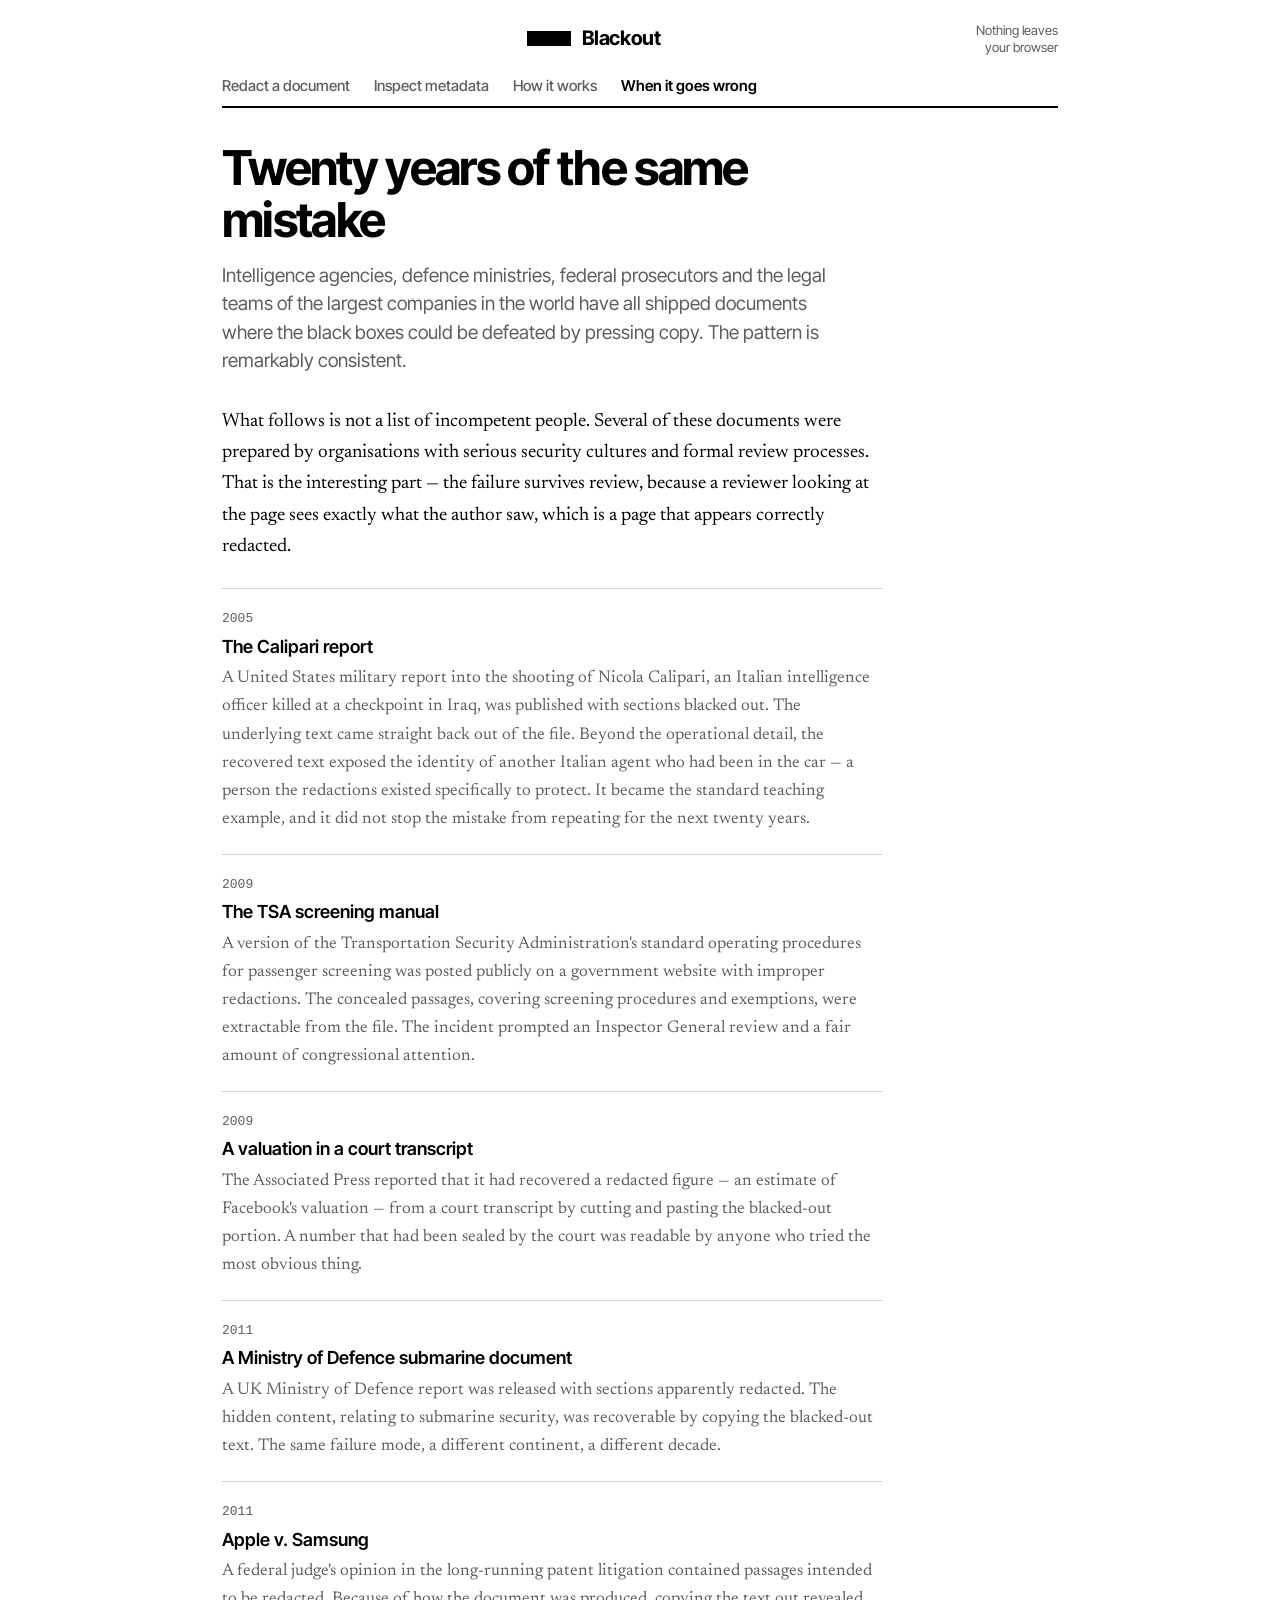
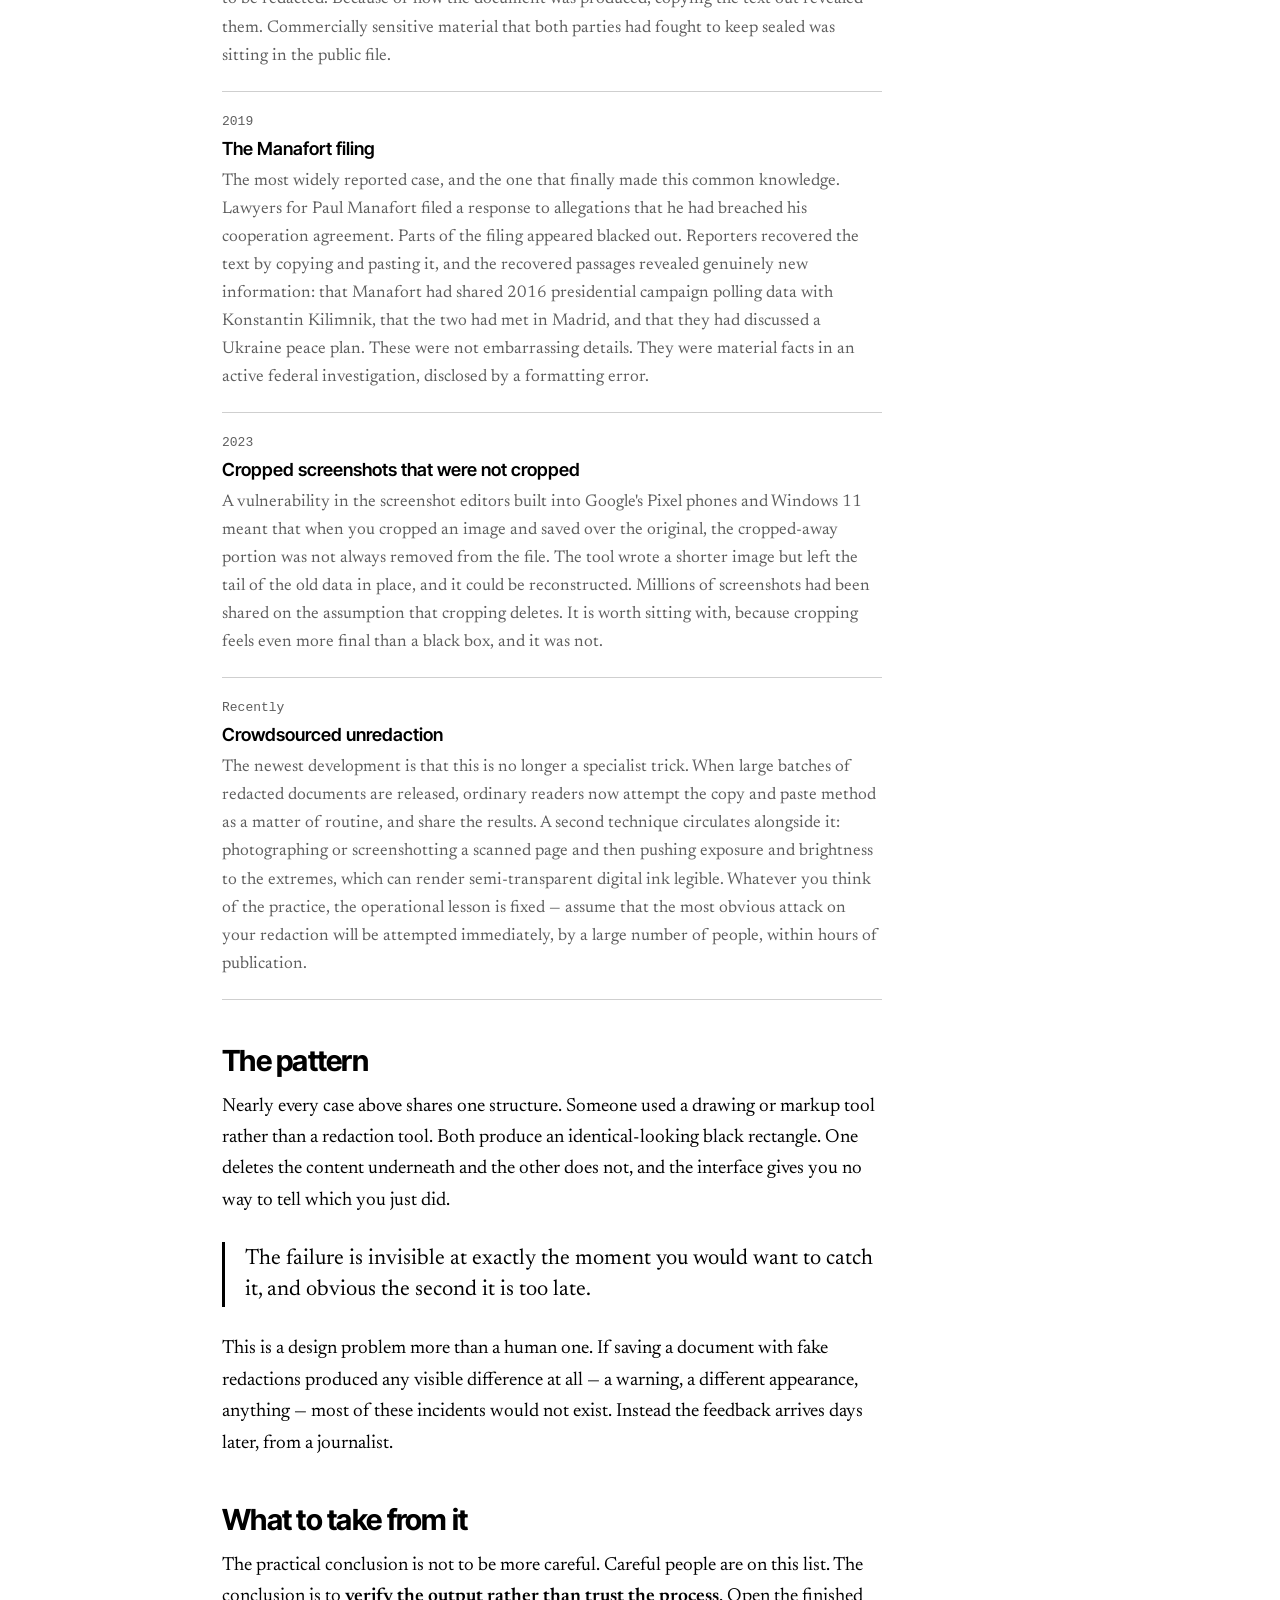
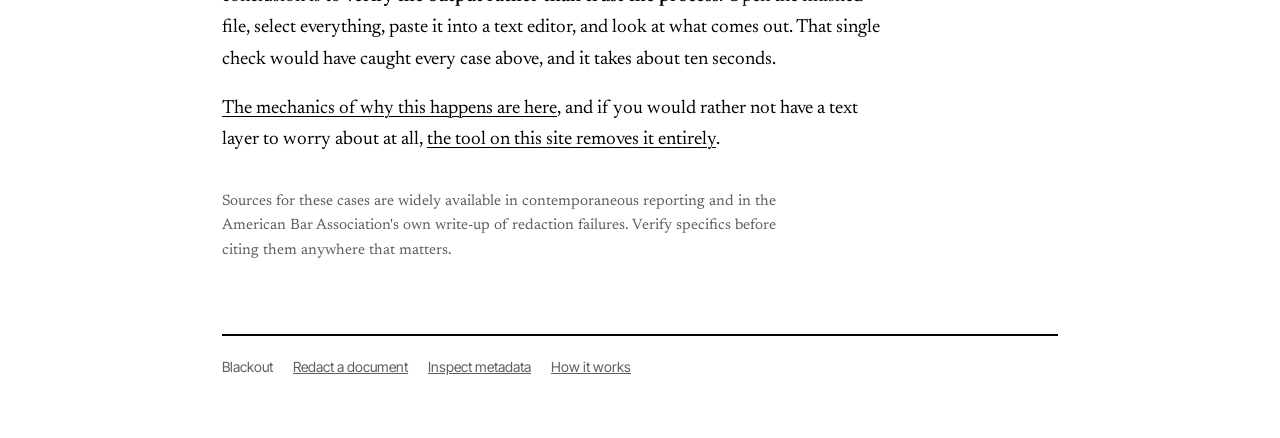
==== history.html @ 11f1bb01 "Add Blackout site and GitHub Pages deployment Publish the four-page static site (redaction tool, met" ====
<!DOCTYPE html>
<html lang="en">
<head>
<meta charset="utf-8">
<meta name="viewport" content="width=device-width, initial-scale=1">
<title>Twenty years of redaction failures — Blackout</title>
<meta name="description" content="Court filings, defence reports and screening manuals where black boxes were defeated by copy and paste. What went wrong each time, and the pattern that connects them.">
<link rel="icon" href="favicon.svg" type="image/svg+xml">
<link rel="preconnect" href="https://fonts.googleapis.com">
<link rel="preconnect" href="https://fonts.gstatic.com" crossorigin>
<link href="https://fonts.googleapis.com/css2?family=Inter+Tight:wght@400;500;600;700&family=Newsreader:opsz,wght@6..72,400;6..72,500&display=swap" rel="stylesheet">
<link rel="stylesheet" href="style.css">
</head>
<body>
<div class="wrap">

  <header class="masthead">
    <a class="brand" href="index.html">
      <span class="bar" aria-hidden="true"></span>
      <b>Blackout</b>
      <span>Nothing leaves<br>your browser</span>
    </a>
    <nav>
      <a href="index.html">Redact a document</a>
      <a href="metadata.html">Inspect metadata</a>
      <a href="how-it-works.html">How it works</a>
      <a href="history.html" aria-current="page">When it goes wrong</a>
    </nav>
  </header>

  <h1>Twenty years of the same mistake</h1>
  <p class="standfirst">Intelligence agencies, defence ministries, federal prosecutors and the legal teams of the largest companies in the world have all shipped documents where the black boxes could be defeated by pressing copy. The pattern is remarkably consistent.</p>

  <article>

    <p>What follows is not a list of incompetent people. Several of these documents were prepared by organisations with serious security cultures and formal review processes. That is the interesting part — the failure survives review, because a reviewer looking at the page sees exactly what the author saw, which is a page that appears correctly redacted.</p>

    <ul class="caselist">

      <li>
        <span class="year">2005</span>
        <span class="case">The Calipari report</span>
        <p>A United States military report into the shooting of Nicola Calipari, an Italian intelligence officer killed at a checkpoint in Iraq, was published with sections blacked out. The underlying text came straight back out of the file. Beyond the operational detail, the recovered text exposed the identity of another Italian agent who had been in the car — a person the redactions existed specifically to protect. It became the standard teaching example, and it did not stop the mistake from repeating for the next twenty years.</p>
      </li>

      <li>
        <span class="year">2009</span>
        <span class="case">The TSA screening manual</span>
        <p>A version of the Transportation Security Administration's standard operating procedures for passenger screening was posted publicly on a government website with improper redactions. The concealed passages, covering screening procedures and exemptions, were extractable from the file. The incident prompted an Inspector General review and a fair amount of congressional attention.</p>
      </li>

      <li>
        <span class="year">2009</span>
        <span class="case">A valuation in a court transcript</span>
        <p>The Associated Press reported that it had recovered a redacted figure — an estimate of Facebook's valuation — from a court transcript by cutting and pasting the blacked-out portion. A number that had been sealed by the court was readable by anyone who tried the most obvious thing.</p>
      </li>

      <li>
        <span class="year">2011</span>
        <span class="case">A Ministry of Defence submarine document</span>
        <p>A UK Ministry of Defence report was released with sections apparently redacted. The hidden content, relating to submarine security, was recoverable by copying the blacked-out text. The same failure mode, a different continent, a different decade.</p>
      </li>

      <li>
        <span class="year">2011</span>
        <span class="case">Apple v. Samsung</span>
        <p>A federal judge's opinion in the long-running patent litigation contained passages intended to be redacted. Because of how the document was produced, copying the text out revealed them. Commercially sensitive material that both parties had fought to keep sealed was sitting in the public file.</p>
      </li>

      <li>
        <span class="year">2019</span>
        <span class="case">The Manafort filing</span>
        <p>The most widely reported case, and the one that finally made this common knowledge. Lawyers for Paul Manafort filed a response to allegations that he had breached his cooperation agreement. Parts of the filing appeared blacked out. Reporters recovered the text by copying and pasting it, and the recovered passages revealed genuinely new information: that Manafort had shared 2016 presidential campaign polling data with Konstantin Kilimnik, that the two had met in Madrid, and that they had discussed a Ukraine peace plan. These were not embarrassing details. They were material facts in an active federal investigation, disclosed by a formatting error.</p>
      </li>

      <li>
        <span class="year">2023</span>
        <span class="case">Cropped screenshots that were not cropped</span>
        <p>A vulnerability in the screenshot editors built into Google's Pixel phones and Windows 11 meant that when you cropped an image and saved over the original, the cropped-away portion was not always removed from the file. The tool wrote a shorter image but left the tail of the old data in place, and it could be reconstructed. Millions of screenshots had been shared on the assumption that cropping deletes. It is worth sitting with, because cropping feels even more final than a black box, and it was not.</p>
      </li>

      <li>
        <span class="year">Recently</span>
        <span class="case">Crowdsourced unredaction</span>
        <p>The newest development is that this is no longer a specialist trick. When large batches of redacted documents are released, ordinary readers now attempt the copy and paste method as a matter of routine, and share the results. A second technique circulates alongside it: photographing or screenshotting a scanned page and then pushing exposure and brightness to the extremes, which can render semi-transparent digital ink legible. Whatever you think of the practice, the operational lesson is fixed — assume that the most obvious attack on your redaction will be attempted immediately, by a large number of people, within hours of publication.</p>
      </li>

    </ul>

    <h2>The pattern</h2>
    <p>Nearly every case above shares one structure. Someone used a drawing or markup tool rather than a redaction tool. Both produce an identical-looking black rectangle. One deletes the content underneath and the other does not, and the interface gives you no way to tell which you just did.</p>
    <p class="pullquote">The failure is invisible at exactly the moment you would want to catch it, and obvious the second it is too late.</p>
    <p>This is a design problem more than a human one. If saving a document with fake redactions produced any visible difference at all — a warning, a different appearance, anything — most of these incidents would not exist. Instead the feedback arrives days later, from a journalist.</p>

    <h2>What to take from it</h2>
    <p>The practical conclusion is not to be more careful. Careful people are on this list. The conclusion is to <strong>verify the output rather than trust the process</strong>. Open the finished file, select everything, paste it into a text editor, and look at what comes out. That single check would have caught every case above, and it takes about ten seconds.</p>
    <p><a href="how-it-works.html">The mechanics of why this happens are here</a>, and if you would rather not have a text layer to worry about at all, <a href="index.html">the tool on this site removes it entirely</a>.</p>

    <p class="note" style="margin-top:34px">Sources for these cases are widely available in contemporaneous reporting and in the American Bar Association's own write-up of redaction failures. Verify specifics before citing them anywhere that matters.</p>

  </article>

  <footer>
    <span>Blackout</span>
    <a href="index.html">Redact a document</a>
    <a href="metadata.html">Inspect metadata</a>
    <a href="how-it-works.html">How it works</a>
  </footer>
</div>
</body>
</html>
---- style.css ----
/* ============================================================
   Blackout — shared styles
   Monochrome. Inter Tight for interface, Newsreader for prose.
   ============================================================ */

:root{
  --paper:#FFFFFF;
  --ink:#000000;
  --g70:#5E5E5E;
  --g50:#8A8A8A;
  --g25:#CFCFCF;
  --g12:#E6E6E6;
  --g06:#F4F4F4;
  --sans:'Inter Tight',-apple-system,BlinkMacSystemFont,'Segoe UI',Helvetica,Arial,sans-serif;
  --serif:'Newsreader',Georgia,'Times New Roman',serif;
  --mono:ui-monospace,SFMono-Regular,Menlo,Consolas,monospace;
  --measure:66ch;
}

*{box-sizing:border-box}
html{-webkit-text-size-adjust:100%}
body{
  margin:0;
  background:var(--paper);
  color:var(--ink);
  font-family:var(--sans);
  font-size:17px;
  line-height:1.55;
}
img{max-width:100%}

.wrap{max-width:880px;margin:0 auto;padding:0 22px}

/* ---------- focus ---------- */
:focus-visible{outline:2px solid var(--ink);outline-offset:3px}

/* ---------- masthead + nav ---------- */
.masthead{padding:22px 0 0}
.brand{display:flex;align-items:center;gap:11px;text-decoration:none;color:var(--ink)}
.brand .bar{width:44px;height:15px;background:var(--ink);display:block;flex:none}
.brand b{font-size:20px;font-weight:700;letter-spacing:-.02em}
.brand span{font-size:13px;color:var(--g70);margin-left:auto;text-align:right;line-height:1.3}

nav{
  display:flex;gap:24px;flex-wrap:wrap;
  margin-top:18px;padding-bottom:10px;
  border-bottom:2px solid var(--ink);
}
nav a{
  font-size:15px;font-weight:500;color:var(--g70);
  text-decoration:none;padding-bottom:9px;margin-bottom:-12px;
  border-bottom:2px solid transparent;
}
nav a:hover{color:var(--ink)}
nav a[aria-current="page"]{color:var(--ink);font-weight:600;border-bottom-color:var(--ink)}

/* ---------- headings ---------- */
h1{
  font-size:clamp(31px,6.4vw,48px);
  line-height:1.08;letter-spacing:-.035em;font-weight:700;
  margin:34px 0 16px;max-width:19ch;
}
h2{font-size:clamp(22px,4vw,29px);line-height:1.2;letter-spacing:-.025em;font-weight:700;margin:44px 0 12px}
h3{font-size:19px;line-height:1.3;letter-spacing:-.015em;font-weight:600;margin:30px 0 8px}
.standfirst{font-size:19px;line-height:1.5;color:var(--g70);max-width:58ch;margin:0 0 30px}

/* ---------- prose ---------- */
article{max-width:var(--measure)}
article p,article li{font-family:var(--serif);font-size:19px;line-height:1.65}
article p{margin:0 0 18px}
article ul,article ol{padding-left:22px;margin:0 0 20px}
article li{margin-bottom:9px}
article a{color:var(--ink);text-decoration-thickness:1px;text-underline-offset:3px}
article strong{font-weight:600}

.pullquote{
  border-left:3px solid var(--ink);
  padding:2px 0 2px 20px;margin:26px 0;
  font-family:var(--serif);font-size:22px;line-height:1.4;
}
.caselist{list-style:none;padding:0;margin:26px 0}
.caselist li{
  border-top:1px solid var(--g25);padding:20px 0;margin:0;
  font-family:var(--sans);font-size:17px;line-height:1.55;
}
.caselist li:last-child{border-bottom:1px solid var(--g25)}
.caselist .year{
  font-family:var(--mono);font-size:13px;color:var(--g70);
  display:block;margin-bottom:3px;
}
.caselist .case{font-weight:600;display:block;margin-bottom:5px;font-size:18px}
.caselist p{font-family:var(--serif);font-size:17px;margin:0;color:var(--g70)}

/* ---------- generic controls ---------- */
button{font-family:var(--sans)}
.btn{
  font-size:15px;font-weight:600;line-height:1;
  padding:11px 16px;border:1.5px solid var(--ink);
  background:var(--paper);color:var(--ink);cursor:pointer;
  border-radius:0;white-space:nowrap;
}
.btn:hover:not(:disabled){background:var(--ink);color:var(--paper)}
.btn:disabled{opacity:.3;cursor:default}
.btn.solid{background:var(--ink);color:var(--paper)}
.btn.solid:hover:not(:disabled){background:var(--g70);border-color:var(--g70)}
.btn.small{font-size:13px;padding:8px 12px;border-width:1px}

/* ---------- dropzone ---------- */
.drop{
  border:2px dashed var(--ink);
  padding:52px 24px;text-align:center;cursor:pointer;
  margin:0 0 14px;background:var(--paper);
}
.drop:hover,.drop.hot{background:var(--g06)}
.drop.hot{border-style:solid}
.drop strong{display:block;font-size:21px;font-weight:600;letter-spacing:-.02em;margin-bottom:5px}
.drop span{display:block;font-size:15px;color:var(--g70)}

.assurance{
  border:1px solid var(--ink);padding:14px 16px;
  font-size:15px;line-height:1.5;margin:0 0 40px;max-width:var(--measure);
}
.assurance b{font-weight:600}

.note{font-size:15px;color:var(--g70);max-width:var(--measure)}
#status{font-family:var(--mono);font-size:14px;margin:16px 0;min-height:1.2em}

/* ---------- footer ---------- */
footer{
  border-top:2px solid var(--ink);margin-top:70px;padding:20px 0 60px;
  font-size:14px;color:var(--g70);
  display:flex;gap:20px;flex-wrap:wrap;
}
footer a{color:var(--g70)}

@media(max-width:640px){
  body{font-size:16px}
  article p,article li{font-size:18px}
  .drop{padding:38px 18px}
  nav{gap:18px}
  nav a{font-size:14px}
}
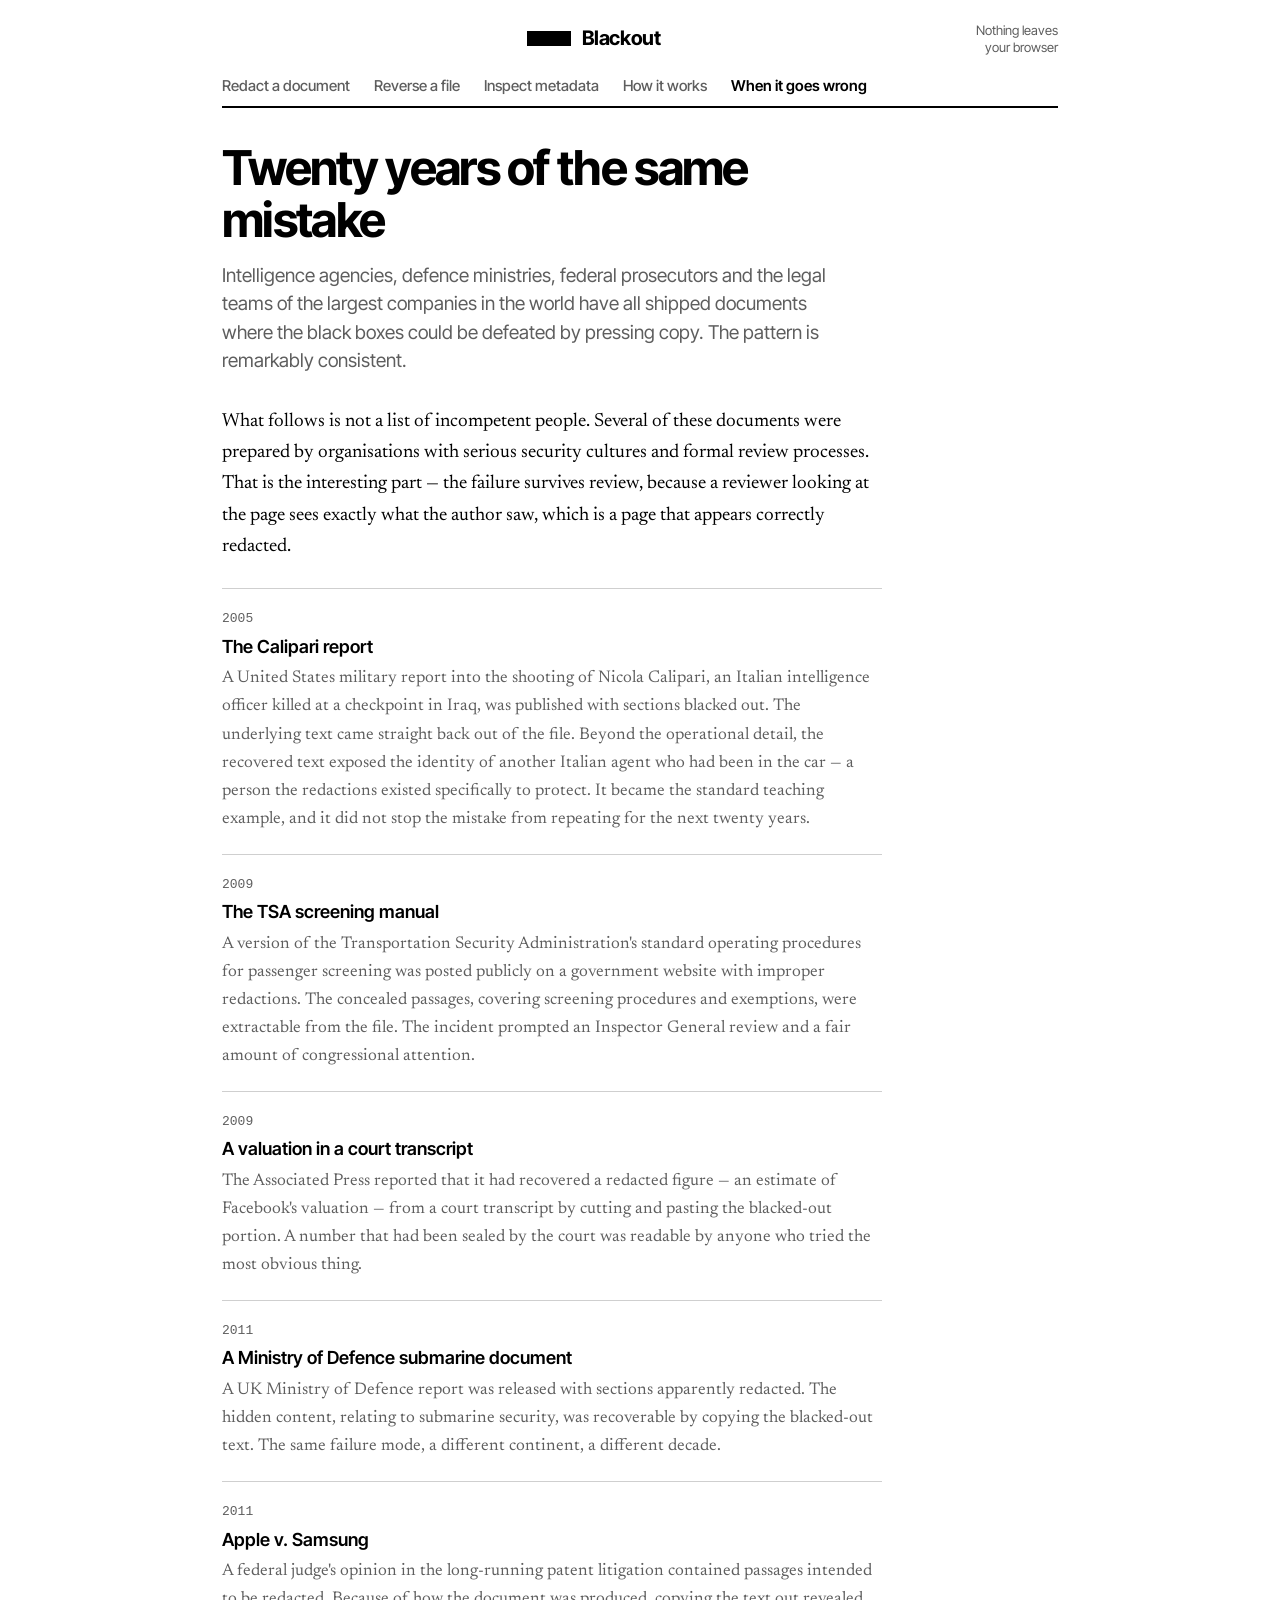
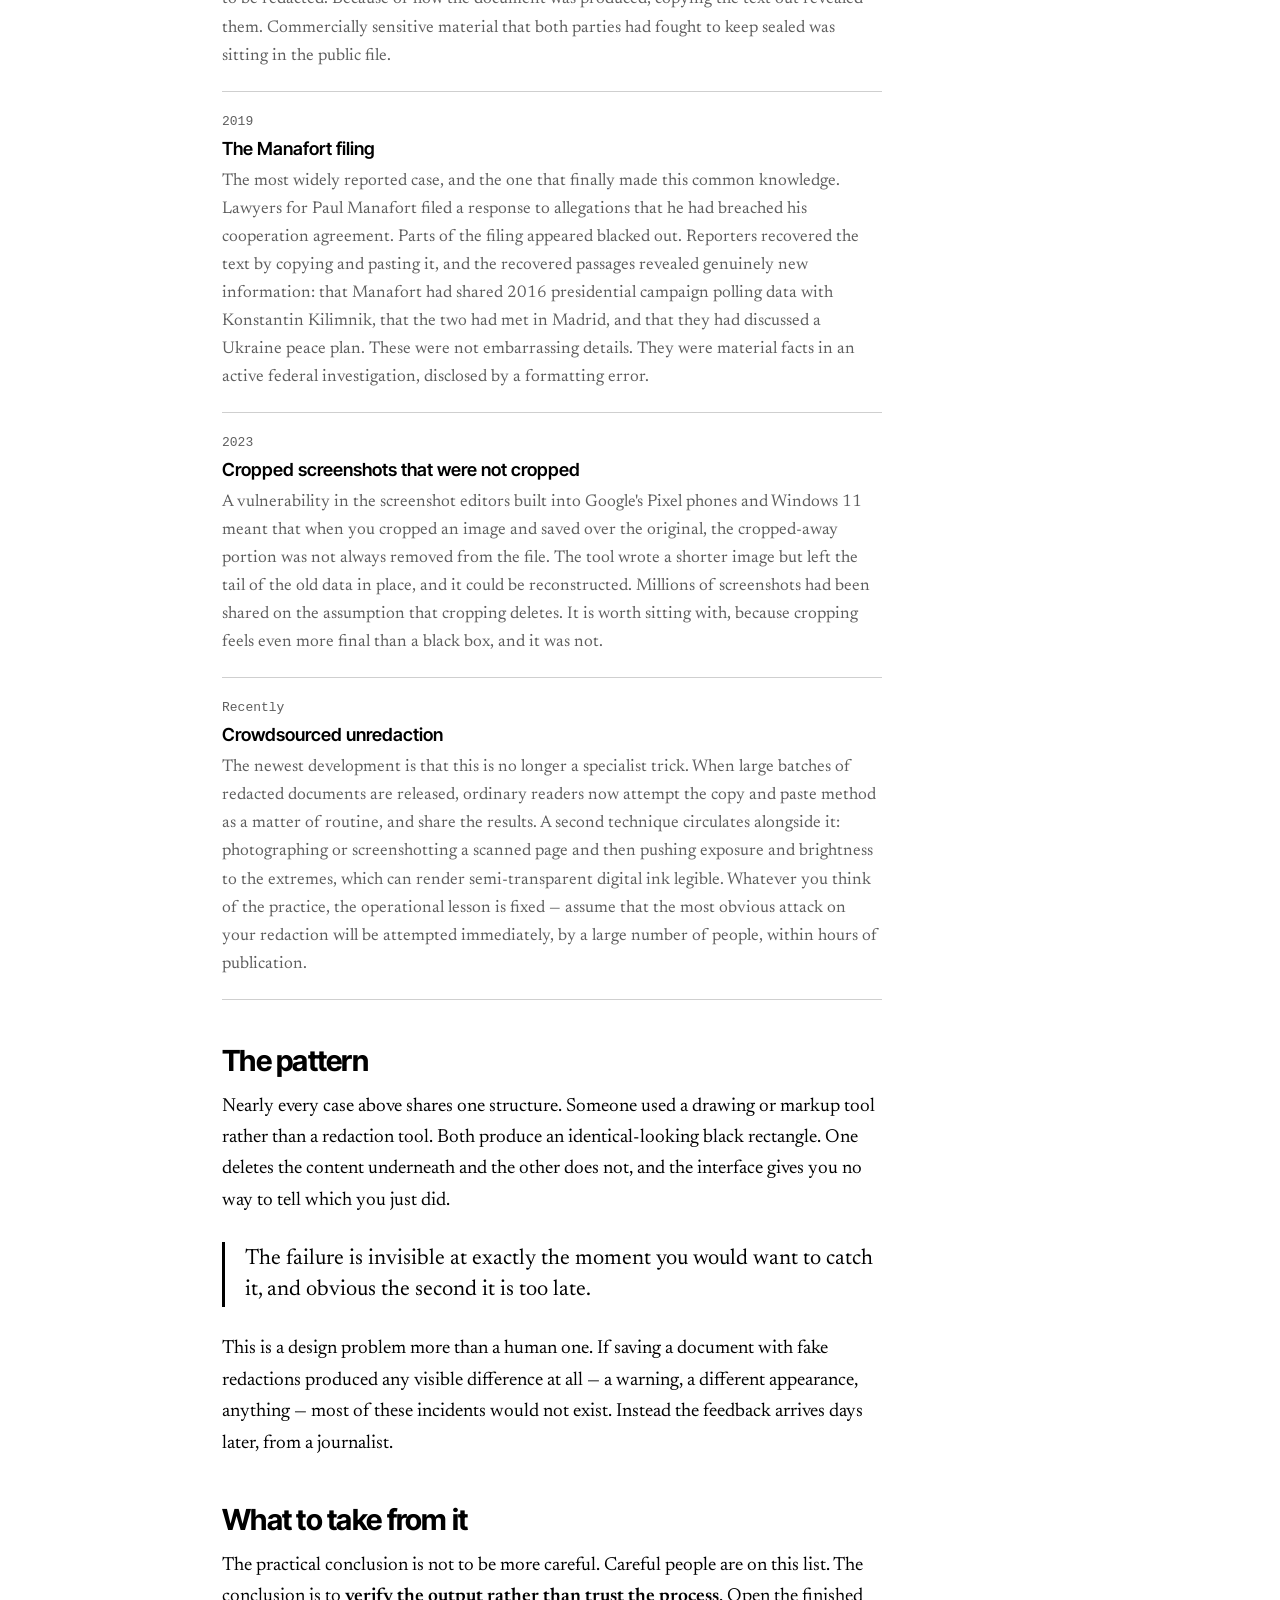
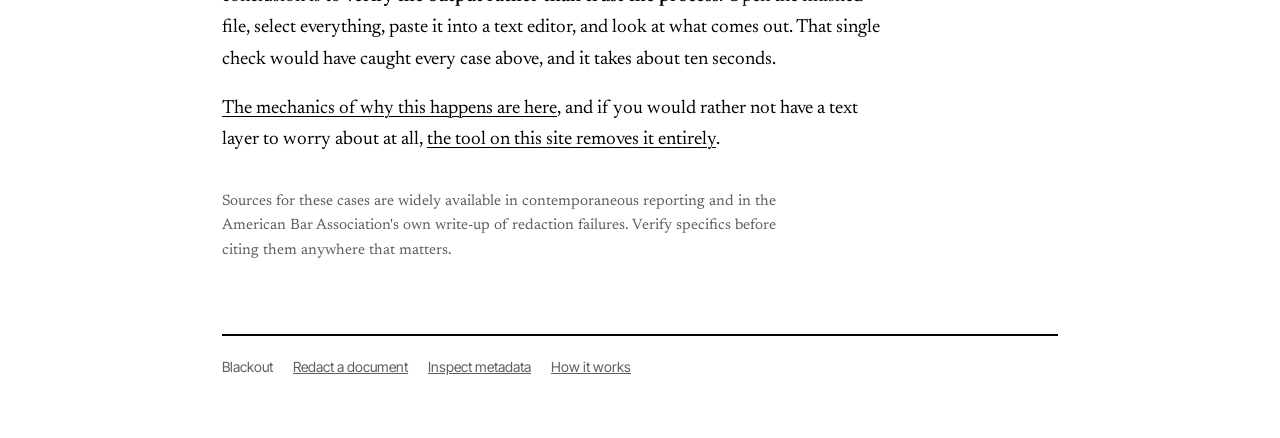
==== commit 7011ace4: "Add a dedicated unlock page and harden the reversible format Reversible redaction is the one thing t" ====
--- a/history.html
+++ b/history.html
@@ -22,6 +22,7 @@
     </a>
     <nav>
       <a href="index.html">Redact a document</a>
+      <a href="unlock.html">Reverse a file</a>
       <a href="metadata.html">Inspect metadata</a>
       <a href="how-it-works.html">How it works</a>
       <a href="history.html" aria-current="page">When it goes wrong</a>
